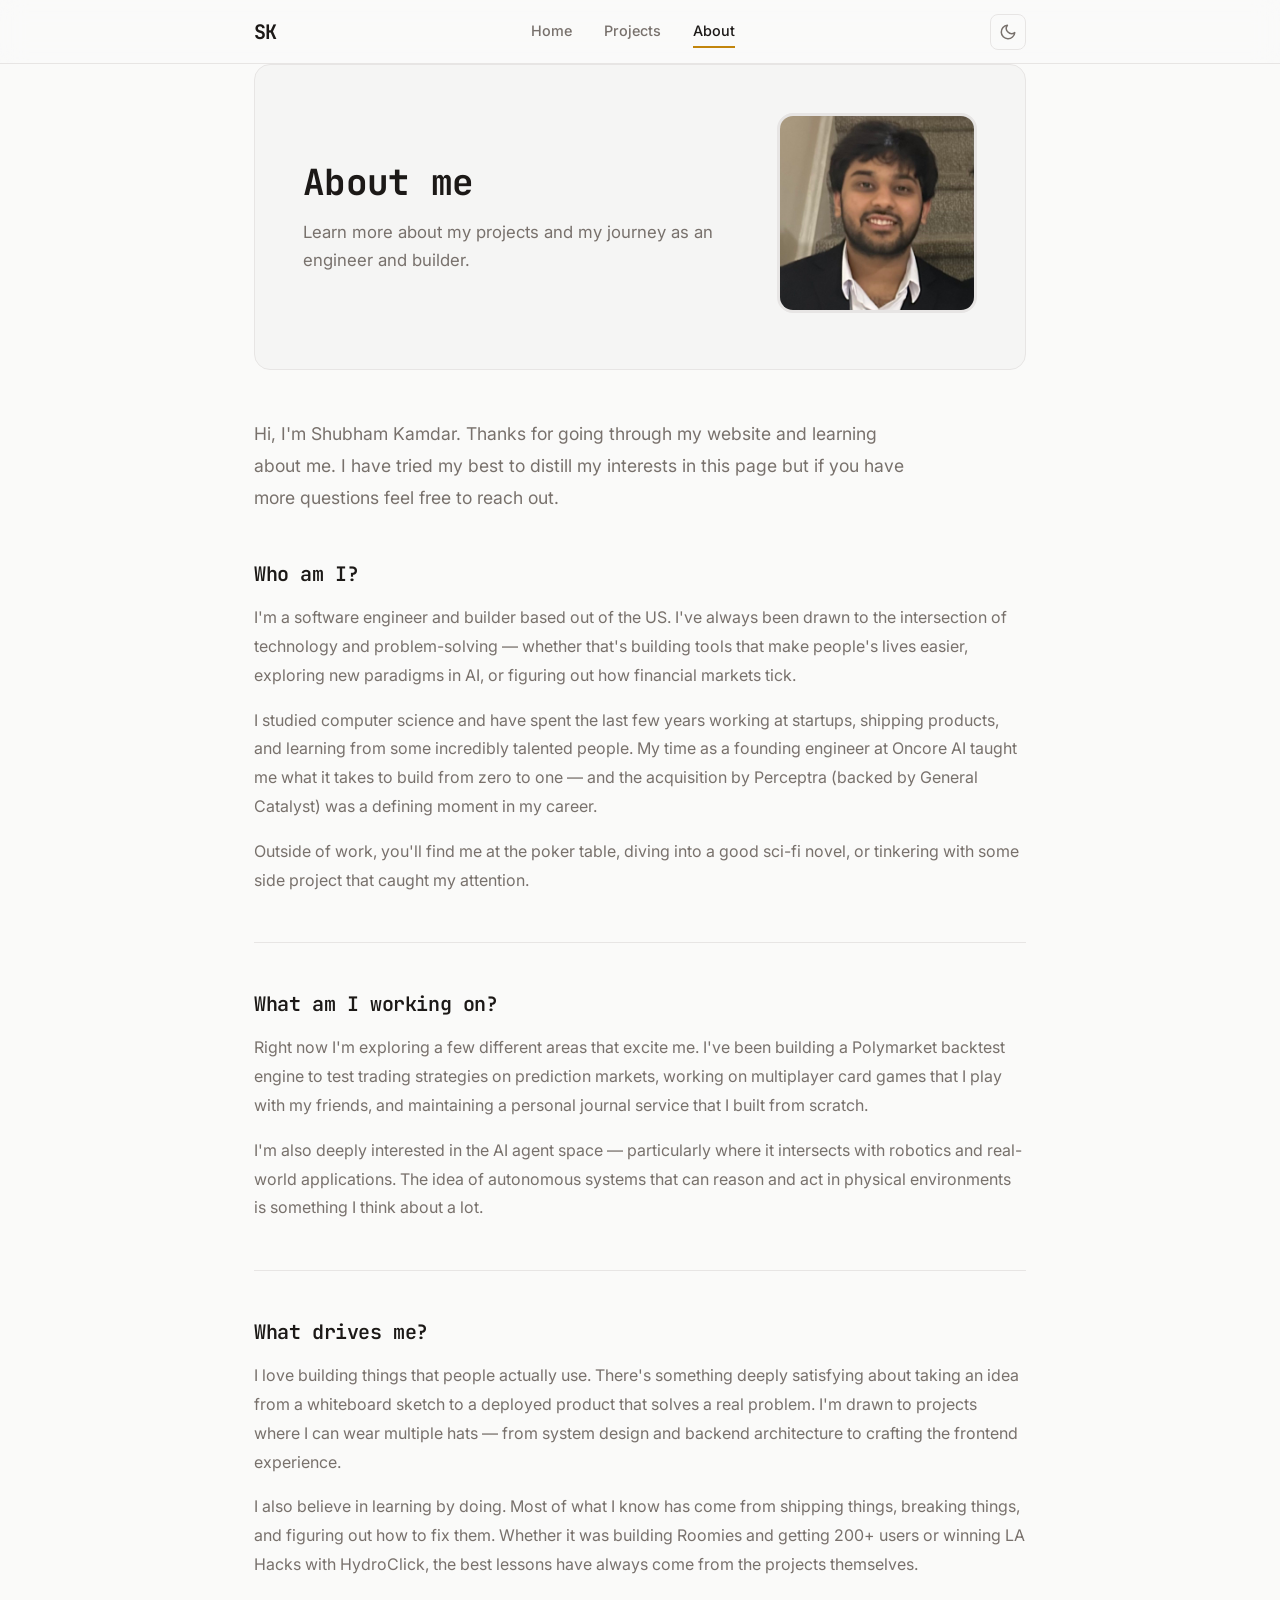
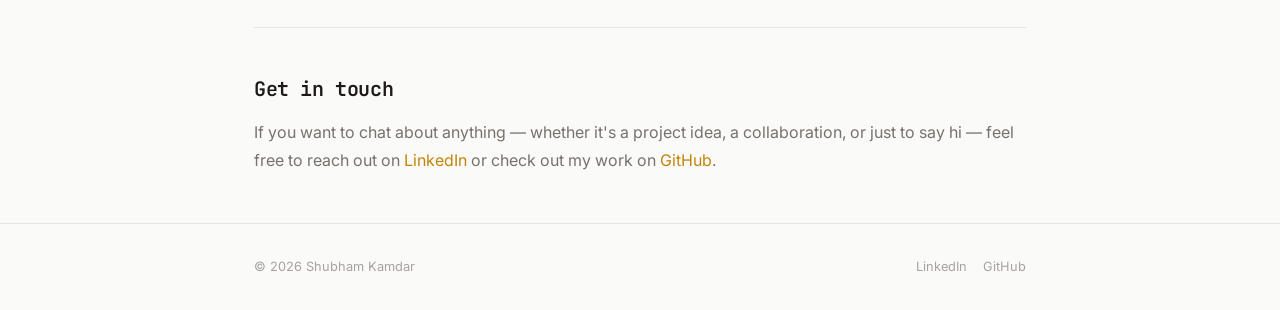
==== about.html @ ebe55406 "first draft of the portfolio without fully detailed report" ====
<!DOCTYPE html>
<html lang="en" data-theme="dark">
<head>
  <meta charset="UTF-8">
  <meta name="viewport" content="width=device-width, initial-scale=1.0">
  <title>About — Shubham Kamdar</title>
  <meta name="description" content="Learn more about Shubham Kamdar — engineer, builder, and maker.">

  <!-- Fonts -->
  <link rel="preconnect" href="https://fonts.googleapis.com">
  <link rel="preconnect" href="https://fonts.gstatic.com" crossorigin>
  <link href="https://fonts.googleapis.com/css2?family=Inter:wght@400;500;600;700&family=JetBrains+Mono:wght@400;500;600;700&display=swap" rel="stylesheet">

  <!-- Styles -->
  <link rel="stylesheet" href="css/style.css">

  <!-- Theme (prevent flash) -->
  <script>
    (function(){
      var t = localStorage.getItem('portfolio-theme');
      if (!t) t = window.matchMedia('(prefers-color-scheme: light)').matches ? 'light' : 'dark';
      document.documentElement.setAttribute('data-theme', t);
    })();
  </script>
</head>
<body>

  <!-- Navigation -->
  <nav class="navbar">
    <div class="nav-container">
      <a href="index.html" class="nav-logo">SK</a>
      <div class="nav-links">
        <a href="index.html" class="nav-link">Home</a>
        <a href="projects.html" class="nav-link">Projects</a>
        <a href="about.html" class="nav-link active">About</a>
      </div>
      <div class="nav-actions">
        <button class="theme-toggle" id="themeToggle" aria-label="Toggle theme">
          <svg class="icon-sun" xmlns="http://www.w3.org/2000/svg" width="18" height="18" viewBox="0 0 24 24" fill="none" stroke="currentColor" stroke-width="2" stroke-linecap="round" stroke-linejoin="round">
            <circle cx="12" cy="12" r="5"></circle>
            <line x1="12" y1="1" x2="12" y2="3"></line>
            <line x1="12" y1="21" x2="12" y2="23"></line>
            <line x1="4.22" y1="4.22" x2="5.64" y2="5.64"></line>
            <line x1="18.36" y1="18.36" x2="19.78" y2="19.78"></line>
            <line x1="1" y1="12" x2="3" y2="12"></line>
            <line x1="21" y1="12" x2="23" y2="12"></line>
            <line x1="4.22" y1="19.78" x2="5.64" y2="18.36"></line>
            <line x1="18.36" y1="5.64" x2="19.78" y2="4.22"></line>
          </svg>
          <svg class="icon-moon" xmlns="http://www.w3.org/2000/svg" width="18" height="18" viewBox="0 0 24 24" fill="none" stroke="currentColor" stroke-width="2" stroke-linecap="round" stroke-linejoin="round">
            <path d="M21 12.79A9 9 0 1 1 11.21 3 7 7 0 0 0 21 12.79z"></path>
          </svg>
        </button>
        <button class="mobile-menu-toggle" id="mobileMenuToggle" aria-label="Toggle menu">
          <svg xmlns="http://www.w3.org/2000/svg" width="18" height="18" viewBox="0 0 24 24" fill="none" stroke="currentColor" stroke-width="2" stroke-linecap="round" stroke-linejoin="round">
            <line x1="3" y1="12" x2="21" y2="12"></line>
            <line x1="3" y1="6" x2="21" y2="6"></line>
            <line x1="3" y1="18" x2="21" y2="18"></line>
          </svg>
        </button>
      </div>
    </div>
  </nav>

  <!-- Mobile Menu -->
  <div class="mobile-menu" id="mobileMenu">
    <a href="index.html" class="nav-link">Home</a>
    <a href="projects.html" class="nav-link">Projects</a>
    <a href="about.html" class="nav-link active">About</a>
  </div>

  <main class="container">

    <!-- About Hero Banner -->
    <div class="about-banner">
      <div class="about-banner-text">
        <h1 class="page-title">About me</h1>
        <p class="page-subtitle">Learn more about my projects and my journey as an engineer and builder.</p>
      </div>
      <div class="about-banner-image">
        <img src="images/headshot.jpg" alt="Shubham Kamdar" width="200" height="200">
      </div>
    </div>

    <!-- Intro -->
    <p class="about-intro animate-in">
      Hi, I'm Shubham Kamdar. Thanks for going through my website and learning about me. I have tried my best to distill my interests in this page but if you have more questions feel free to reach out.
    </p>

    <!-- Who am I? -->
    <div class="about-section animate-in">
      <h2 class="about-section-title">Who am I?</h2>
      <p>
        I'm a software engineer and builder based out of the US. I've always been drawn to the intersection of technology and problem-solving — whether that's building tools that make people's lives easier, exploring new paradigms in AI, or figuring out how financial markets tick.
      </p>
      <p>
        I studied computer science and have spent the last few years working at startups, shipping products, and learning from some incredibly talented people. My time as a founding engineer at Oncore AI taught me what it takes to build from zero to one — and the acquisition by Perceptra (backed by General Catalyst) was a defining moment in my career.
      </p>
      <p>
        Outside of work, you'll find me at the poker table, diving into a good sci-fi novel, or tinkering with some side project that caught my attention.
      </p>
    </div>

    <!-- What am I working on? -->
    <div class="about-section animate-in">
      <h2 class="about-section-title">What am I working on?</h2>
      <p>
        Right now I'm exploring a few different areas that excite me. I've been building a Polymarket backtest engine to test trading strategies on prediction markets, working on multiplayer card games that I play with my friends, and maintaining a personal journal service that I built from scratch.
      </p>
      <p>
        I'm also deeply interested in the AI agent space — particularly where it intersects with robotics and real-world applications. The idea of autonomous systems that can reason and act in physical environments is something I think about a lot.
      </p>
    </div>

    <!-- What drives me? -->
    <div class="about-section animate-in">
      <h2 class="about-section-title">What drives me?</h2>
      <p>
        I love building things that people actually use. There's something deeply satisfying about taking an idea from a whiteboard sketch to a deployed product that solves a real problem. I'm drawn to projects where I can wear multiple hats — from system design and backend architecture to crafting the frontend experience.
      </p>
      <p>
        I also believe in learning by doing. Most of what I know has come from shipping things, breaking things, and figuring out how to fix them. Whether it was building Roomies and getting 200+ users or winning LA Hacks with HydroClick, the best lessons have always come from the projects themselves.
      </p>
    </div>

    <!-- Get in touch -->
    <div class="about-section animate-in">
      <h2 class="about-section-title">Get in touch</h2>
      <p>
        If you want to chat about anything — whether it's a project idea, a collaboration, or just to say hi — feel free to reach out on <a href="https://www.linkedin.com/in/skkamdar/" target="_blank" rel="noopener noreferrer">LinkedIn</a> or check out my work on <a href="https://github.com/kamdarsk23" target="_blank" rel="noopener noreferrer">GitHub</a>.
      </p>
    </div>

  </main>

  <!-- Footer -->
  <footer class="footer">
    <div class="footer-content">
      <span class="footer-text">&copy; 2026 Shubham Kamdar</span>
      <div class="footer-links">
        <a href="https://www.linkedin.com/in/skkamdar/" target="_blank" rel="noopener noreferrer" class="footer-link">LinkedIn</a>
        <a href="https://github.com/kamdarsk23" target="_blank" rel="noopener noreferrer" class="footer-link">GitHub</a>
      </div>
    </div>
  </footer>

  <script src="js/main.js"></script>
</body>
</html>
---- css/style.css ----
/* ============================================
   PORTFOLIO - Shubham Kamdar
   Modern, minimal portfolio with dark/light mode
   ============================================ */

/* --- Reset & Base --- */
*, *::before, *::after {
  margin: 0;
  padding: 0;
  box-sizing: border-box;
}

html {
  scroll-behavior: smooth;
  -webkit-text-size-adjust: 100%;
}

/* --- Theme Variables --- */
:root {
  /* Typography */
  --font-sans: 'Inter', -apple-system, BlinkMacSystemFont, 'Segoe UI', Roboto, sans-serif;
  --font-mono: 'JetBrains Mono', 'SF Mono', 'Fira Code', 'Consolas', monospace;

  /* Sizing */
  --max-width: 820px;
  --nav-height: 64px;

  /* Transitions */
  --transition-fast: 0.15s ease;
  --transition-normal: 0.3s ease;
  --transition-slow: 0.5s ease;
  --transition-theme: 0.6s ease;
}

/* Light Theme */
[data-theme="light"] {
  --bg: #fafaf9;
  --bg-secondary: #f5f5f4;
  --bg-tertiary: #ffffff;
  --text: #1c1917;
  --text-secondary: #78716c;
  --text-tertiary: #a8a29e;
  --accent: #c2850c;
  --accent-hover: #a87008;
  --accent-soft: rgba(194, 133, 12, 0.1);
  --border: #e7e5e4;
  --border-hover: #d6d3d1;
  --shadow: rgba(0, 0, 0, 0.05);
  --nav-bg: rgba(250, 250, 249, 0.85);
  --card-bg: #ffffff;
  --card-hover: #fafaf9;
  --code-bg: #f5f5f4;
  --icon-filter: none;
}

/* Dark Theme (default) */
[data-theme="dark"] {
  --bg: #0c0c0c;
  --bg-secondary: #141414;
  --bg-tertiary: #1a1a1a;
  --text: #ededed;
  --text-secondary: #888888;
  --text-tertiary: #555555;
  --accent: #e8a855;
  --accent-hover: #f0b866;
  --accent-soft: rgba(232, 168, 85, 0.1);
  --border: #222222;
  --border-hover: #333333;
  --shadow: rgba(0, 0, 0, 0.3);
  --nav-bg: rgba(12, 12, 12, 0.85);
  --card-bg: #161616;
  --card-hover: #1e1e1e;
  --code-bg: #1a1a1a;
  --icon-filter: invert(1);
}

body {
  font-family: var(--font-sans);
  background-color: var(--bg);
  color: var(--text);
  line-height: 1.7;
  font-size: 16px;
  padding-top: var(--nav-height);
  transition: background-color var(--transition-theme), color var(--transition-theme);
  min-height: 100vh;
  -webkit-font-smoothing: antialiased;
  -moz-osx-font-smoothing: grayscale;
}

/* --- Typography --- */
h1, h2, h3, h4 {
  font-family: var(--font-mono);
  font-weight: 600;
  line-height: 1.3;
  letter-spacing: -0.02em;
}

h1 {
  font-size: 2.25rem;
  margin-bottom: 1rem;
}

h2 {
  font-size: 1.5rem;
  margin-bottom: 1rem;
  color: var(--text);
}

h3 {
  font-size: 1.1rem;
  margin-bottom: 0.5rem;
}

p {
  color: var(--text-secondary);
  margin-bottom: 1rem;
}

a {
  color: var(--accent);
  text-decoration: none;
  transition: color var(--transition-fast);
}

a:hover {
  color: var(--accent-hover);
}

/* --- Container --- */
.container {
  max-width: var(--max-width);
  margin: 0 auto;
  padding: 0 1.5rem;
}

/* --- Navigation --- */
.navbar {
  position: fixed;
  top: 0;
  left: 0;
  right: 0;
  height: var(--nav-height);
  background: var(--nav-bg);
  backdrop-filter: blur(12px);
  -webkit-backdrop-filter: blur(12px);
  border-bottom: 1px solid var(--border);
  z-index: 1000;
  transition: background-color var(--transition-theme), border-color var(--transition-theme);
}

.nav-container {
  max-width: var(--max-width);
  margin: 0 auto;
  padding: 0 1.5rem;
  height: 100%;
  display: flex;
  align-items: center;
  justify-content: space-between;
}

.nav-logo {
  font-family: var(--font-mono);
  font-size: 1.25rem;
  font-weight: 700;
  color: var(--text);
  text-decoration: none;
  letter-spacing: -0.03em;
  transition: color var(--transition-fast);
}

.nav-logo:hover {
  color: var(--accent);
}

.nav-links {
  display: flex;
  align-items: center;
  gap: 2rem;
}

.nav-link {
  font-size: 0.9rem;
  font-weight: 500;
  color: var(--text-secondary);
  text-decoration: none;
  transition: color var(--transition-fast);
  position: relative;
}

.nav-link::after {
  content: '';
  position: absolute;
  bottom: -4px;
  left: 0;
  width: 0;
  height: 2px;
  background-color: var(--accent);
  transition: width var(--transition-normal);
}

.nav-link:hover,
.nav-link.active {
  color: var(--text);
}

.nav-link.active::after,
.nav-link:hover::after {
  width: 100%;
}

.nav-actions {
  display: flex;
  align-items: center;
  gap: 0.75rem;
}

.theme-toggle {
  background: none;
  border: 1px solid var(--border);
  border-radius: 8px;
  padding: 0.5rem;
  cursor: pointer;
  color: var(--text-secondary);
  display: flex;
  align-items: center;
  justify-content: center;
  transition: all var(--transition-fast);
  width: 36px;
  height: 36px;
}

.theme-toggle:hover {
  border-color: var(--border-hover);
  color: var(--text);
  background: var(--bg-secondary);
}

.theme-toggle svg {
  width: 18px;
  height: 18px;
}

.theme-toggle .icon-sun { display: none; }
.theme-toggle .icon-moon { display: block; }

[data-theme="dark"] .theme-toggle .icon-sun { display: block; }
[data-theme="dark"] .theme-toggle .icon-moon { display: none; }

/* Mobile Menu Toggle */
.mobile-menu-toggle {
  display: none;
  background: none;
  border: 1px solid var(--border);
  border-radius: 8px;
  padding: 0.5rem;
  cursor: pointer;
  color: var(--text-secondary);
  align-items: center;
  justify-content: center;
  transition: all var(--transition-fast);
  width: 36px;
  height: 36px;
}

.mobile-menu-toggle:hover {
  border-color: var(--border-hover);
  color: var(--text);
}

.mobile-menu-toggle svg {
  width: 18px;
  height: 18px;
}

/* Mobile Menu */
.mobile-menu {
  display: none;
  position: fixed;
  top: var(--nav-height);
  left: 0;
  right: 0;
  background: var(--nav-bg);
  backdrop-filter: blur(12px);
  -webkit-backdrop-filter: blur(12px);
  border-bottom: 1px solid var(--border);
  padding: 1rem 1.5rem;
  z-index: 999;
  transform: translateY(-10px);
  opacity: 0;
  transition: transform var(--transition-normal), opacity var(--transition-normal);
}

.mobile-menu.open {
  transform: translateY(0);
  opacity: 1;
}

.mobile-menu .nav-link {
  display: block;
  padding: 0.75rem 0;
  font-size: 1rem;
  border-bottom: 1px solid var(--border);
}

.mobile-menu .nav-link:last-child {
  border-bottom: none;
}

/* --- Main Content --- */
main {
  padding-top: 6.5rem;
  padding-bottom: 4rem;
  min-height: calc(100vh - 80px);
}

/* --- Hero Section --- */
.hero {
  display: flex;
  align-items: center;
  justify-content: space-between;
  gap: 3rem;
  margin-bottom: 4rem;
}

.hero-content {
  flex: 1;
}

.hero-greeting {
  font-family: var(--font-mono);
  font-size: 2.5rem;
  font-weight: 700;
  color: var(--text);
  margin-bottom: 1rem;
  letter-spacing: -0.03em;
}

.hero-description {
  font-size: 1.05rem;
  color: var(--text-secondary);
  line-height: 1.8;
  margin-bottom: 1.5rem;
  max-width: 500px;
}

.hero-image {
  flex-shrink: 0;
}

.hero-image img {
  width: 180px;
  height: 180px;
  border-radius: 50%;
  object-fit: cover;
  border: 3px solid var(--border);
  transition: border-color var(--transition-normal), transform var(--transition-normal);
}

.hero-image img:hover {
  border-color: var(--accent);
  transform: scale(1.02);
}

/* Social Links */
.social-links {
  display: flex;
  align-items: center;
  gap: 1rem;
}

.social-link {
  display: flex;
  align-items: center;
  gap: 0.5rem;
  color: var(--text-secondary);
  font-size: 0.9rem;
  font-weight: 500;
  padding: 0.5rem 1rem;
  border: 1px solid var(--border);
  border-radius: 8px;
  transition: all var(--transition-fast);
  text-decoration: none;
}

.social-link:hover {
  color: var(--text);
  border-color: var(--border-hover);
  background: var(--bg-secondary);
}

.social-link svg {
  width: 18px;
  height: 18px;
}

/* --- Section Styles --- */
.section {
  margin-bottom: 4rem;
}

.section-header {
  display: flex;
  align-items: center;
  justify-content: space-between;
  margin-bottom: 1.5rem;
}

.section-title {
  font-family: var(--font-mono);
  font-size: 1.25rem;
  font-weight: 600;
  color: var(--text);
  display: flex;
  align-items: center;
  gap: 0.5rem;
}

.section-title .emoji {
  font-family: var(--font-sans);
}

.section-link {
  font-size: 0.85rem;
  color: var(--text-tertiary);
  display: flex;
  align-items: center;
  gap: 0.25rem;
  transition: color var(--transition-fast);
}

.section-link:hover {
  color: var(--accent);
}

/* --- Experience Section --- */
.experience-list {
  display: flex;
  flex-direction: column;
  gap: 0;
}

.experience-item {
  display: flex;
  align-items: flex-start;
  gap: 1.25rem;
  padding: 1.25rem 0;
  border-bottom: 1px solid var(--border);
  transition: background-color var(--transition-fast);
}

.experience-item:last-child {
  border-bottom: none;
}

.experience-icon {
  width: 42px;
  height: 42px;
  border-radius: 10px;
  background: var(--bg-secondary);
  border: 1px solid var(--border);
  display: flex;
  align-items: center;
  justify-content: center;
  flex-shrink: 0;
  font-size: 1.1rem;
  transition: background-color var(--transition-normal), border-color var(--transition-normal);
}

.experience-content {
  flex: 1;
  min-width: 0;
}

.experience-header {
  display: flex;
  align-items: baseline;
  justify-content: space-between;
  gap: 1rem;
  margin-bottom: 0.15rem;
}

.experience-title {
  font-family: var(--font-mono);
  font-size: 0.95rem;
  font-weight: 600;
  color: var(--text);
}

.experience-date {
  font-size: 0.8rem;
  color: var(--text-tertiary);
  white-space: nowrap;
  font-family: var(--font-mono);
}

.experience-company {
  font-size: 0.85rem;
  color: var(--text-secondary);
  margin-bottom: 0;
}

/* --- Interests Section --- */
.interests-grid {
  display: grid;
  grid-template-columns: repeat(3, 1fr);
  gap: 1rem;
}

.interest-card {
  background: var(--card-bg);
  border: 1px solid var(--border);
  border-radius: 12px;
  padding: 1.5rem;
  transition: all var(--transition-fast), background-color var(--transition-theme), border-color var(--transition-theme);
  cursor: default;
}

.interest-card:hover {
  border-color: var(--border-hover);
  background: var(--card-hover);
  transform: translateY(-2px);
}

.interest-icon {
  font-size: 1.75rem;
  margin-bottom: 0.75rem;
  display: block;
}

.interest-name {
  font-family: var(--font-mono);
  font-size: 0.9rem;
  font-weight: 600;
  color: var(--text);
  margin-bottom: 0.35rem;
}

.interest-desc {
  font-size: 0.8rem;
  color: var(--text-tertiary);
  margin-bottom: 0;
  line-height: 1.5;
}

/* --- Projects Page --- */
.page-header {
  margin-bottom: 3rem;
}

.page-title {
  font-family: var(--font-mono);
  font-size: 2.25rem;
  font-weight: 700;
  margin-bottom: 0.5rem;
}

.page-subtitle {
  color: var(--text-secondary);
  font-size: 1.05rem;
}

.projects-grid {
  display: grid;
  grid-template-columns: repeat(2, 1fr);
  gap: 1.25rem;
}

.project-card {
  background: var(--card-bg);
  border: 1px solid var(--border);
  border-radius: 12px;
  padding: 1.75rem;
  transition: all var(--transition-fast), background-color var(--transition-theme), border-color var(--transition-theme);
  display: flex;
  flex-direction: column;
  text-decoration: none;
  color: inherit;
}

.project-card:hover {
  border-color: var(--border-hover);
  background: var(--card-hover);
  transform: translateY(-2px);
  color: inherit;
}

.project-card-header {
  display: flex;
  align-items: flex-start;
  justify-content: space-between;
  margin-bottom: 1rem;
}

.project-icon {
  width: 48px;
  height: 48px;
  border-radius: 12px;
  background: var(--accent-soft);
  border: 1px solid var(--border);
  display: flex;
  align-items: center;
  justify-content: center;
  font-size: 1.4rem;
  flex-shrink: 0;
  transition: background-color var(--transition-normal);
}

.project-card:hover .project-icon {
  background: var(--accent-soft);
  border-color: var(--accent);
}

.project-arrow {
  color: var(--text-tertiary);
  transition: all var(--transition-fast);
}

.project-card:hover .project-arrow {
  color: var(--accent);
  transform: translate(2px, -2px);
}

.project-arrow svg {
  width: 18px;
  height: 18px;
}

.project-name {
  font-family: var(--font-mono);
  font-size: 1rem;
  font-weight: 600;
  color: var(--text);
  margin-bottom: 0.4rem;
}

.project-desc {
  font-size: 0.85rem;
  color: var(--text-secondary);
  line-height: 1.6;
  margin-bottom: 1rem;
  flex: 1;
}

.project-tags {
  display: flex;
  flex-wrap: wrap;
  gap: 0.4rem;
}

.project-tag {
  font-family: var(--font-mono);
  font-size: 0.7rem;
  color: var(--text-tertiary);
  background: var(--bg-secondary);
  padding: 0.2rem 0.6rem;
  border-radius: 4px;
  border: 1px solid var(--border);
}

.project-image-placeholder {
  width: 100%;
  height: 140px;
  background: var(--bg-secondary);
  border: 1px dashed var(--border);
  border-radius: 8px;
  display: flex;
  align-items: center;
  justify-content: center;
  color: var(--text-tertiary);
  font-size: 0.8rem;
  margin-bottom: 1rem;
  transition: all var(--transition-fast);
}

.project-card:hover .project-image-placeholder {
  border-color: var(--border-hover);
}

/* --- About Page --- */
.about-banner {
  display: flex;
  align-items: center;
  justify-content: space-between;
  gap: 3rem;
  background: var(--bg-secondary);
  border: 1px solid var(--border);
  border-radius: 16px;
  padding: 3rem;
  margin-bottom: 3rem;
  transition: background-color var(--transition-theme), border-color var(--transition-theme);
}

.about-banner-text {
  flex: 1;
}

.about-banner-text .page-title {
  margin-bottom: 0.75rem;
}

.about-banner-text .page-subtitle {
  margin-bottom: 0;
}

.about-banner-image {
  flex-shrink: 0;
}

.about-banner-image img {
  width: 200px;
  height: 200px;
  border-radius: 16px;
  object-fit: cover;
  border: 3px solid var(--border);
  transition: border-color var(--transition-theme), transform var(--transition-normal);
}

.about-banner-image img:hover {
  border-color: var(--accent);
  transform: scale(1.02);
}

.about-intro {
  font-size: 1.1rem;
  line-height: 1.8;
  color: var(--text-secondary);
  margin-bottom: 3rem;
  max-width: 650px;
}

.about-section {
  margin-bottom: 3rem;
  padding-bottom: 3rem;
  border-bottom: 1px solid var(--border);
}

.about-section:last-child {
  border-bottom: none;
  padding-bottom: 0;
}

.about-section-title {
  font-family: var(--font-mono);
  font-size: 1.25rem;
  font-weight: 600;
  color: var(--text);
  margin-bottom: 1rem;
}

.about-section p {
  color: var(--text-secondary);
  line-height: 1.8;
  margin-bottom: 1rem;
}

.about-section p:last-child {
  margin-bottom: 0;
}

/* --- Footer --- */
.footer {
  border-top: 1px solid var(--border);
  padding: 2rem 0;
  transition: border-color var(--transition-theme);
}

.footer-content {
  max-width: var(--max-width);
  margin: 0 auto;
  padding: 0 1.5rem;
  display: flex;
  align-items: center;
  justify-content: space-between;
}

.footer-text {
  font-size: 0.8rem;
  color: var(--text-tertiary);
}

.footer-links {
  display: flex;
  align-items: center;
  gap: 1rem;
}

.footer-link {
  font-size: 0.8rem;
  color: var(--text-tertiary);
  transition: color var(--transition-fast);
}

.footer-link:hover {
  color: var(--text);
}

/* --- Animations --- */
.animate-in {
  opacity: 0;
  transform: translateY(20px);
  transition: opacity 0.6s ease, transform 0.6s ease;
}

.animate-in.visible {
  opacity: 1;
  transform: translateY(0);
}

/* Stagger children */
.stagger-children .animate-in:nth-child(1) { transition-delay: 0ms; }
.stagger-children .animate-in:nth-child(2) { transition-delay: 80ms; }
.stagger-children .animate-in:nth-child(3) { transition-delay: 160ms; }
.stagger-children .animate-in:nth-child(4) { transition-delay: 240ms; }
.stagger-children .animate-in:nth-child(5) { transition-delay: 320ms; }
.stagger-children .animate-in:nth-child(6) { transition-delay: 400ms; }
.stagger-children .animate-in:nth-child(7) { transition-delay: 480ms; }
.stagger-children .animate-in:nth-child(8) { transition-delay: 560ms; }

/* Hero entrance */
.hero-content {
  animation: fadeInUp 0.6s ease forwards;
}

.hero-image {
  animation: fadeInUp 0.6s ease 0.2s forwards;
  opacity: 0;
}

@keyframes fadeInUp {
  from {
    opacity: 0;
    transform: translateY(20px);
  }
  to {
    opacity: 1;
    transform: translateY(0);
  }
}

/* --- Responsive --- */
@media (max-width: 768px) {
  .nav-links {
    display: none;
  }

  .mobile-menu-toggle {
    display: flex;
  }

  .mobile-menu.show {
    display: block;
  }

  .mobile-menu.show.open {
    transform: translateY(0);
    opacity: 1;
  }

  .hero {
    flex-direction: column-reverse;
    text-align: center;
    gap: 2rem;
  }

  .hero-greeting {
    font-size: 2rem;
  }

  .hero-description {
    max-width: 100%;
  }

  .hero-image img {
    width: 140px;
    height: 140px;
  }

  .social-links {
    justify-content: center;
  }

  h1, .page-title {
    font-size: 1.75rem;
  }

  .about-banner {
    flex-direction: column-reverse;
    text-align: center;
    padding: 2rem;
    gap: 1.5rem;
  }

  .about-banner-image img {
    width: 150px;
    height: 150px;
  }

  .experience-header {
    flex-direction: column;
    gap: 0.25rem;
  }

  .interests-grid {
    grid-template-columns: 1fr;
  }

  .projects-grid {
    grid-template-columns: 1fr;
  }

  .footer-content {
    flex-direction: column;
    gap: 1rem;
    text-align: center;
  }
}

@media (max-width: 480px) {
  .hero-greeting {
    font-size: 1.75rem;
  }

  .social-links {
    flex-direction: column;
    gap: 0.5rem;
  }

  .social-link {
    justify-content: center;
  }
}

/* --- Utility --- */
.visually-hidden {
  position: absolute;
  width: 1px;
  height: 1px;
  padding: 0;
  margin: -1px;
  overflow: hidden;
  clip: rect(0, 0, 0, 0);
  border: 0;
}
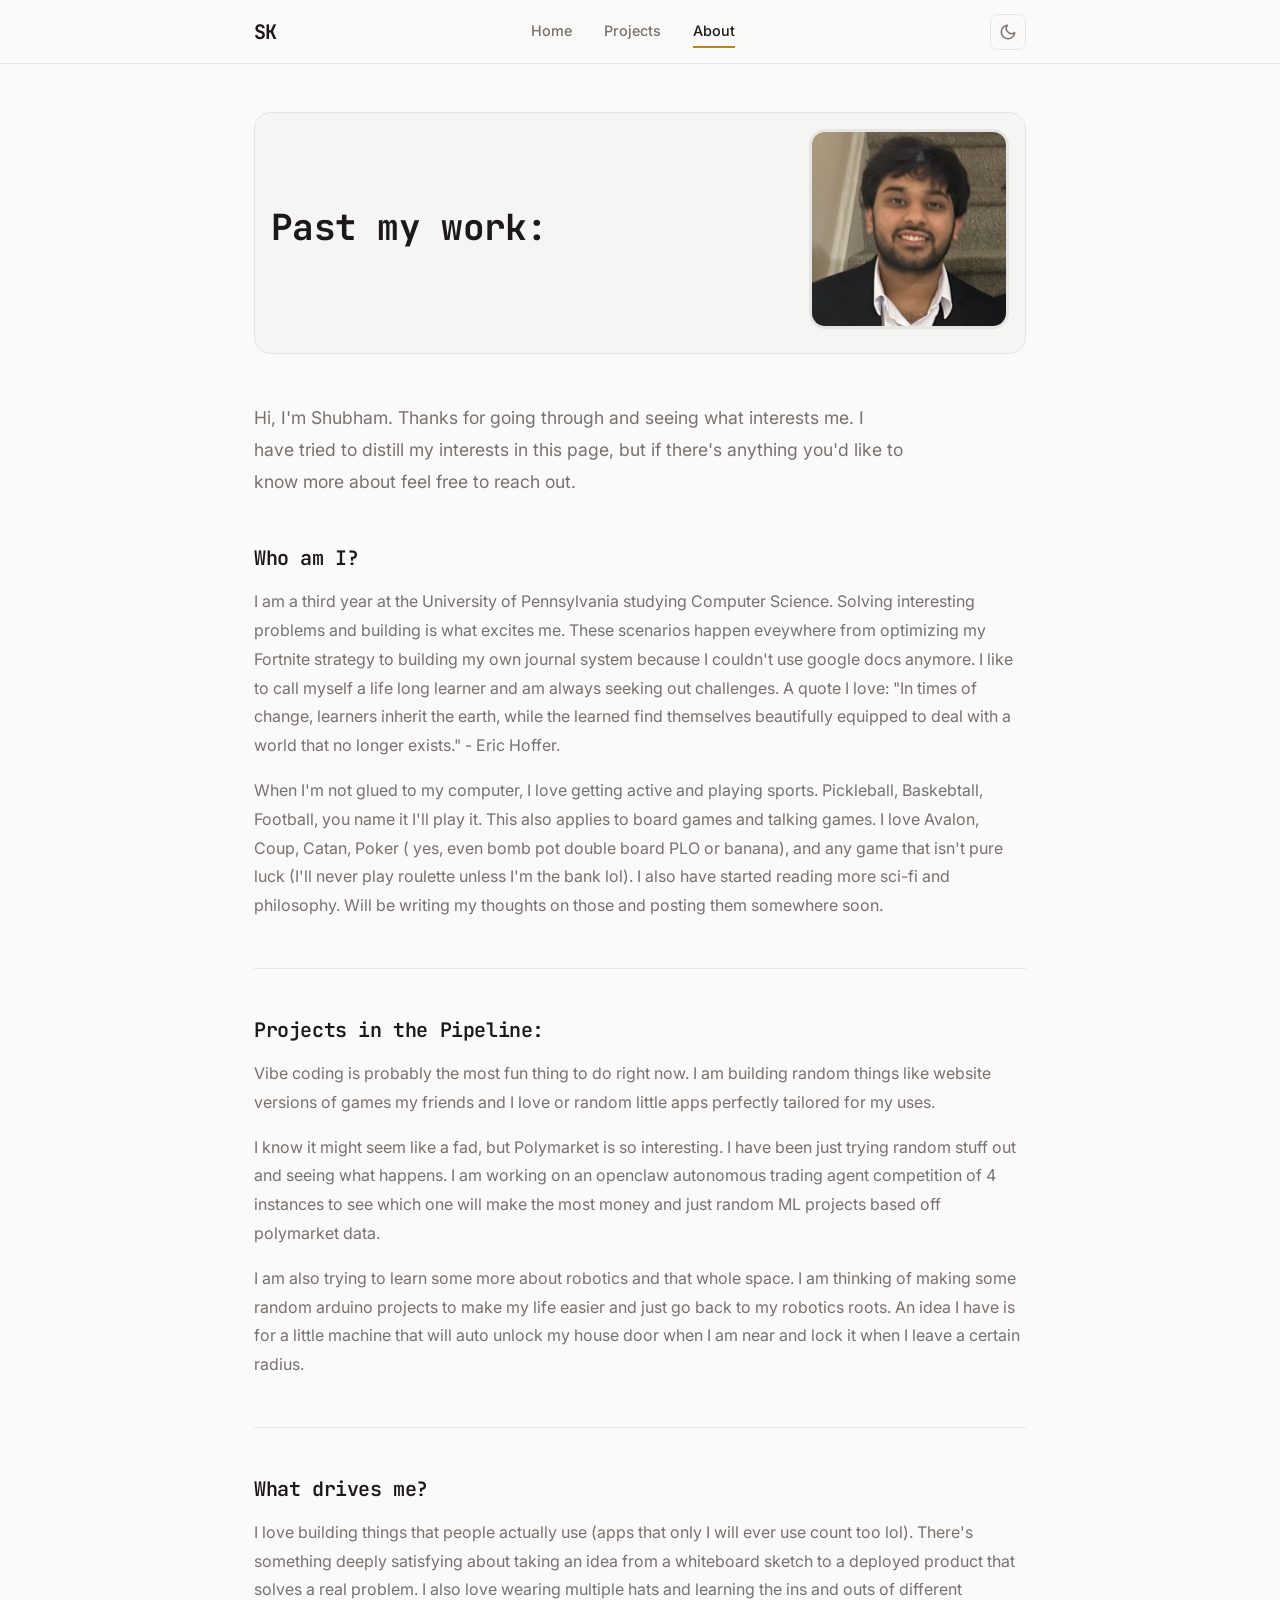
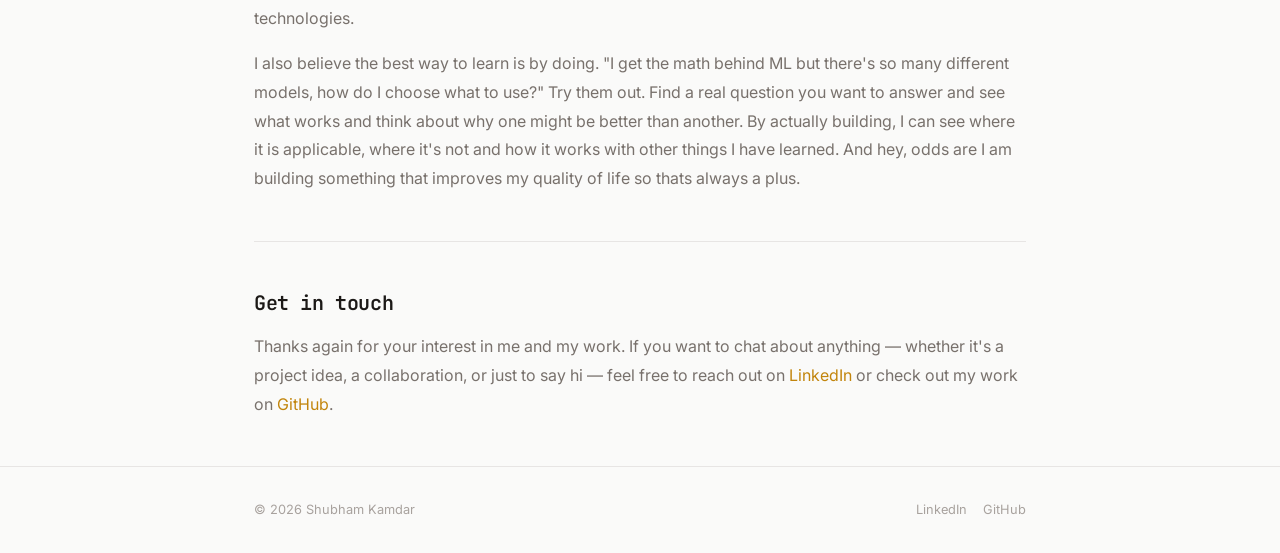
==== commit 00a78027: "went through and updated about to be more real and changed the projects images to acuatlly work" ====
--- a/about.html
+++ b/about.html
@@ -74,8 +74,7 @@
     <!-- About Hero Banner -->
     <div class="about-banner">
       <div class="about-banner-text">
-        <h1 class="page-title">About me</h1>
-        <p class="page-subtitle">Learn more about my projects and my journey as an engineer and builder.</p>
+        <h1 class="page-title">Past my work:</h1>
       </div>
       <div class="about-banner-image">
         <img src="images/headshot.jpg" alt="Shubham Kamdar" width="200" height="200">
@@ -84,31 +83,34 @@
 
     <!-- Intro -->
     <p class="about-intro animate-in">
-      Hi, I'm Shubham Kamdar. Thanks for going through my website and learning about me. I have tried my best to distill my interests in this page but if you have more questions feel free to reach out.
+      Hi, I'm Shubham.  Thanks for going through and seeing what interests me. I have tried to distill my interests in this page, but if there's anything you'd like to know more about feel free to reach out.
     </p>
 
     <!-- Who am I? -->
     <div class="about-section animate-in">
       <h2 class="about-section-title">Who am I?</h2>
       <p>
-        I'm a software engineer and builder based out of the US. I've always been drawn to the intersection of technology and problem-solving — whether that's building tools that make people's lives easier, exploring new paradigms in AI, or figuring out how financial markets tick.
+        I am a third year at the University of Pennsylvania studying Computer Science. Solving interesting problems and building is what excites me. These scenarios happen eveywhere from optimizing my Fortnite strategy to building my own journal system because I couldn't use google docs anymore. 
+        I like to call myself a life long learner and am always seeking out challenges. A quote I love: "In times of change, learners inherit the earth, while the learned find themselves beautifully equipped to deal with a world that no longer exists." - Eric Hoffer.
       </p>
       <p>
-        I studied computer science and have spent the last few years working at startups, shipping products, and learning from some incredibly talented people. My time as a founding engineer at Oncore AI taught me what it takes to build from zero to one — and the acquisition by Perceptra (backed by General Catalyst) was a defining moment in my career.
-      </p>
-      <p>
-        Outside of work, you'll find me at the poker table, diving into a good sci-fi novel, or tinkering with some side project that caught my attention.
+        When I'm not glued to my computer, I love getting active and playing sports. Pickleball, Baskebtall, Football, you name it I'll play it. 
+        This also applies to board games and talking games. I love Avalon, Coup, Catan, Poker ( yes, even bomb pot double board PLO or banana), and any  game that isn't pure luck (I'll never play roulette unless I'm the bank lol). 
+        I also have started reading more sci-fi and philosophy. Will be writing my thoughts on those and posting them somewhere soon.
       </p>
     </div>
 
     <!-- What am I working on? -->
     <div class="about-section animate-in">
-      <h2 class="about-section-title">What am I working on?</h2>
+      <h2 class="about-section-title">Projects in the Pipeline:</h2>
       <p>
-        Right now I'm exploring a few different areas that excite me. I've been building a Polymarket backtest engine to test trading strategies on prediction markets, working on multiplayer card games that I play with my friends, and maintaining a personal journal service that I built from scratch.
+        Vibe coding is probably the most fun thing to do right now. I am building random things like website versions of games my friends and I love or random little apps perfectly tailored for my uses.
       </p>
       <p>
-        I'm also deeply interested in the AI agent space — particularly where it intersects with robotics and real-world applications. The idea of autonomous systems that can reason and act in physical environments is something I think about a lot.
+        I know it might seem like a fad, but Polymarket is so interesting. I have been just trying random stuff out and seeing what happens. I am working on an openclaw autonomous trading agent competition of 4 instances to see which one will make the most money and just random ML projects based off polymarket data.
+      </p>
+      <p>
+        I am also trying to learn some more about robotics and that whole space. I am thinking of making some random arduino projects to make my life easier and just go back to my robotics roots. An idea I have is for a little machine that will auto unlock my house door when I am near and lock it when I leave a certain radius.
       </p>
     </div>
 
@@ -116,10 +118,11 @@
     <div class="about-section animate-in">
       <h2 class="about-section-title">What drives me?</h2>
       <p>
-        I love building things that people actually use. There's something deeply satisfying about taking an idea from a whiteboard sketch to a deployed product that solves a real problem. I'm drawn to projects where I can wear multiple hats — from system design and backend architecture to crafting the frontend experience.
+        I love building things that people actually use (apps that only I will ever use count too lol). There's something deeply satisfying about taking an idea from a whiteboard sketch to a deployed product that solves a real problem. I also love wearing multiple hats and learning the ins and outs of different technologies.
       </p>
       <p>
-        I also believe in learning by doing. Most of what I know has come from shipping things, breaking things, and figuring out how to fix them. Whether it was building Roomies and getting 200+ users or winning LA Hacks with HydroClick, the best lessons have always come from the projects themselves.
+        I also believe the best way to learn is by doing. "I get the math behind ML but there's so many different models, how do I choose what to use?" Try them out. Find a real question you want to answer and see what works and think about why one might be better than another.
+        By actually building, I can see where it is applicable, where it's not and how it works with other things I have learned. And hey, odds are I am building something that improves my quality of life so thats always a plus.
       </p>
     </div>
 
@@ -127,7 +130,7 @@
     <div class="about-section animate-in">
       <h2 class="about-section-title">Get in touch</h2>
       <p>
-        If you want to chat about anything — whether it's a project idea, a collaboration, or just to say hi — feel free to reach out on <a href="https://www.linkedin.com/in/skkamdar/" target="_blank" rel="noopener noreferrer">LinkedIn</a> or check out my work on <a href="https://github.com/kamdarsk23" target="_blank" rel="noopener noreferrer">GitHub</a>.
+        Thanks again for your interest in me and my work. If you want to chat about anything — whether it's a project idea, a collaboration, or just to say hi — feel free to reach out on <a href="https://www.linkedin.com/in/skkamdar/" target="_blank" rel="noopener noreferrer">LinkedIn</a> or check out my work on <a href="https://github.com/kamdarsk23" target="_blank" rel="noopener noreferrer">GitHub</a>.
       </p>
     </div>
 
--- a/css/style.css
+++ b/css/style.css
@@ -575,6 +575,7 @@
   flex-direction: column;
   text-decoration: none;
   color: inherit;
+  min-height: 0; /* allow flex children to shrink */
 }
 
 .project-card:hover {
@@ -613,6 +614,12 @@
 .project-arrow {
   color: var(--text-tertiary);
   transition: all var(--transition-fast);
+  text-decoration: none;
+  display: inline-flex;
+}
+
+.project-arrow:hover {
+  color: var(--accent);
 }
 
 .project-card:hover .project-arrow {
@@ -657,22 +664,43 @@
   border: 1px solid var(--border);
 }
 
+.project-image-placeholder,
+.project-image {
+  width: 100%;
+  height: 100px;
+  min-height: 100px;
+  max-height: 100px;
+  flex-shrink: 0;
+  background: var(--bg-secondary);
+  border: 1px solid var(--border);
+  border-radius: 8px;
+  margin-bottom: 1rem;
+  overflow: hidden;
+  transition: all var(--transition-fast);
+}
+
 .project-image-placeholder {
-  width: 100%;
-  height: 140px;
-  background: var(--bg-secondary);
-  border: 1px dashed var(--border);
-  border-radius: 8px;
+  border-style: dashed;
   display: flex;
   align-items: center;
   justify-content: center;
   color: var(--text-tertiary);
   font-size: 0.8rem;
-  margin-bottom: 1rem;
-  transition: all var(--transition-fast);
-}
-
-.project-card:hover .project-image-placeholder {
+}
+
+.project-image img {
+  width: 100%;
+  height: 100%;
+  min-width: 0;
+  min-height: 0;
+  object-fit: cover;
+  object-position: center top;
+  display: block;
+  vertical-align: middle;
+}
+
+.project-card:hover .project-image-placeholder,
+.project-card:hover .project-image {
   border-color: var(--border-hover);
 }
 
@@ -685,8 +713,9 @@
   background: var(--bg-secondary);
   border: 1px solid var(--border);
   border-radius: 16px;
-  padding: 3rem;
+  padding: 1rem;
   margin-bottom: 3rem;
+  margin-top: 3rem;
   transition: background-color var(--transition-theme), border-color var(--transition-theme);
 }
 
@@ -881,6 +910,7 @@
 
   h1, .page-title {
     font-size: 1.75rem;
+    margin-top: 3rem;
   }
 
   .about-banner {
